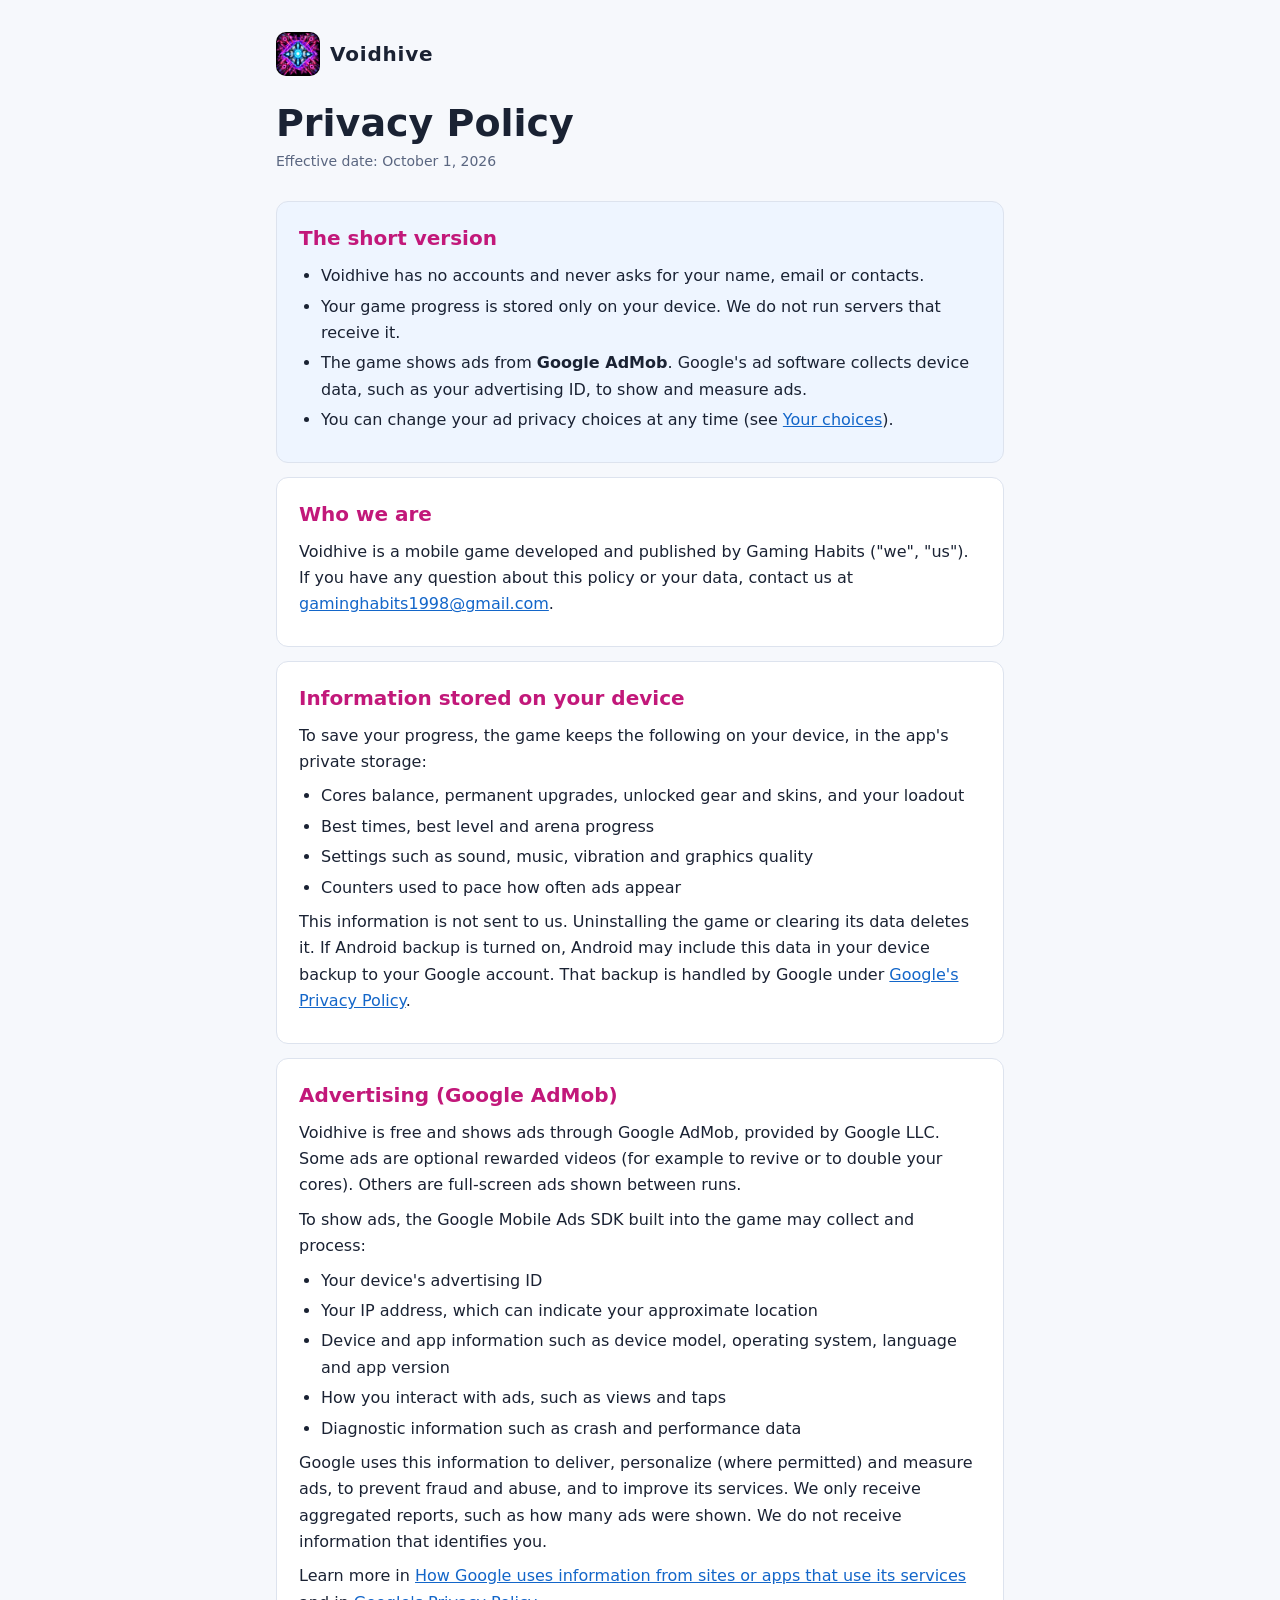
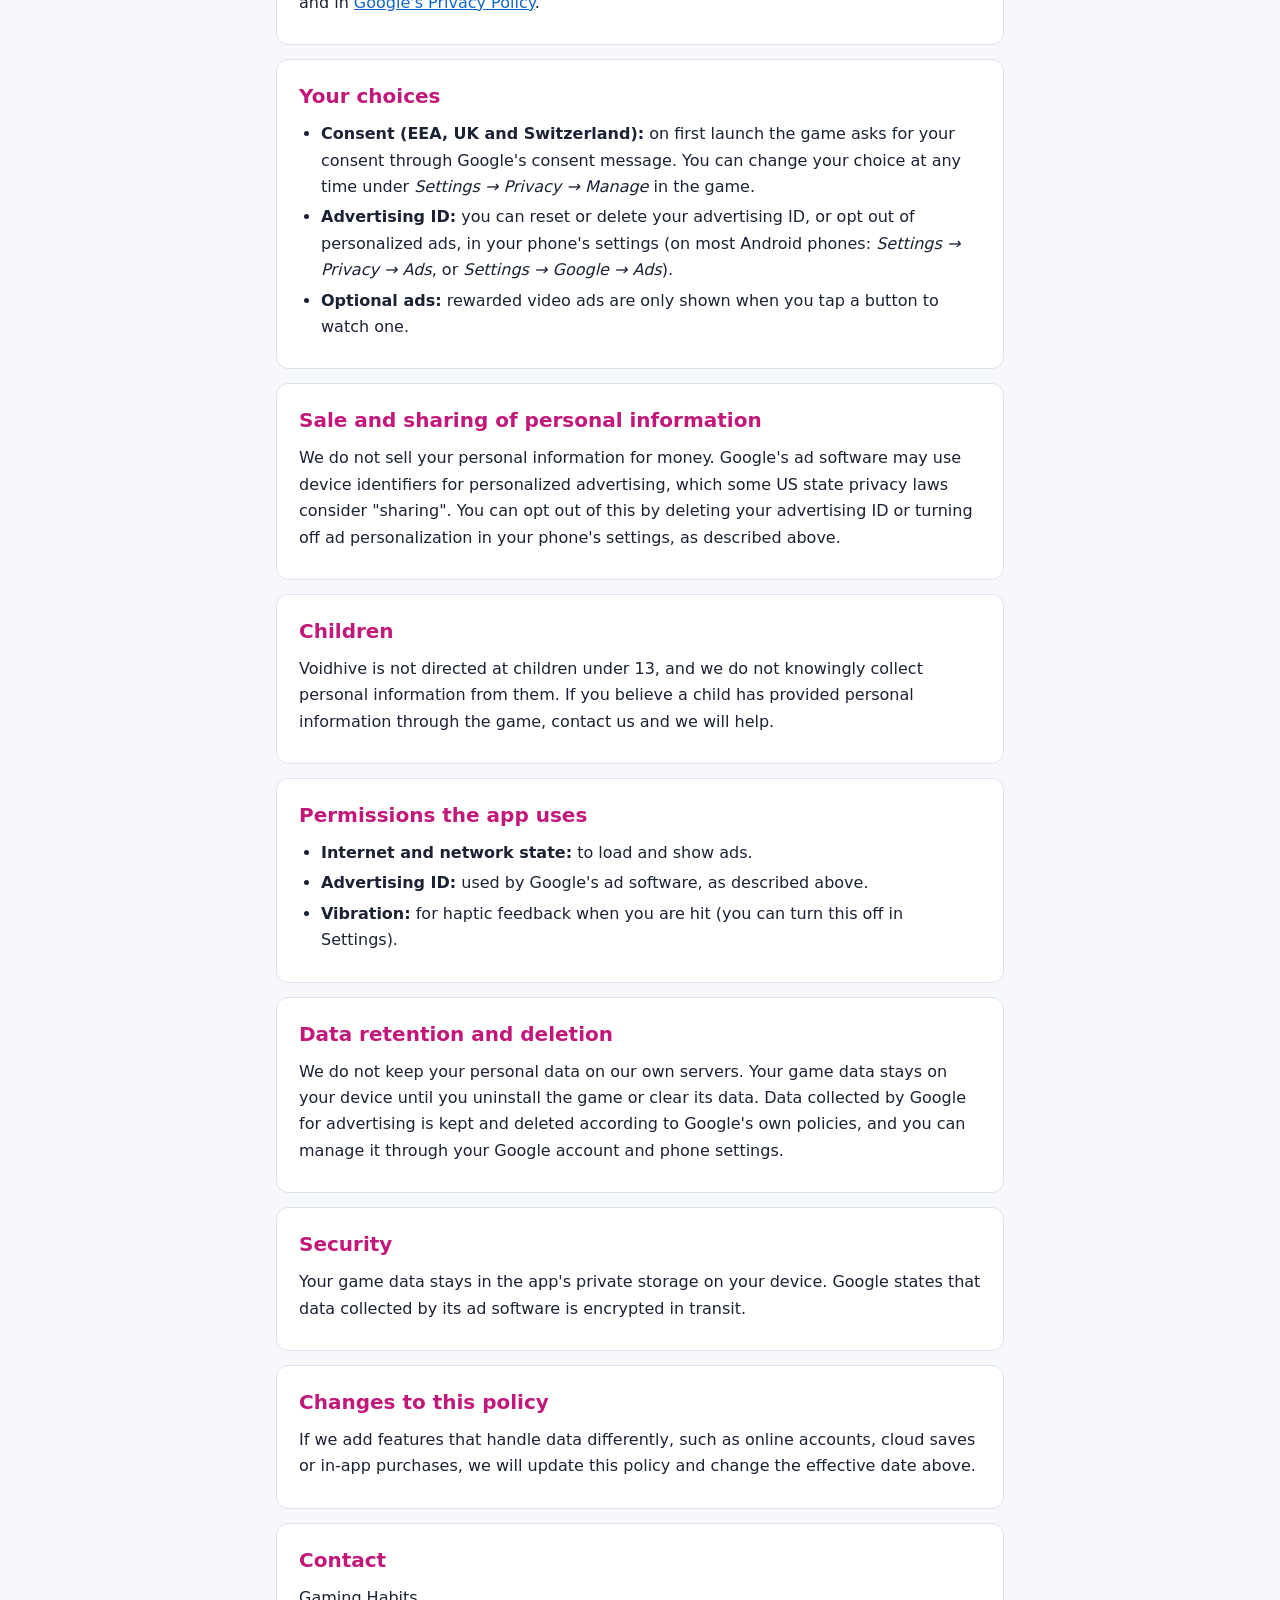
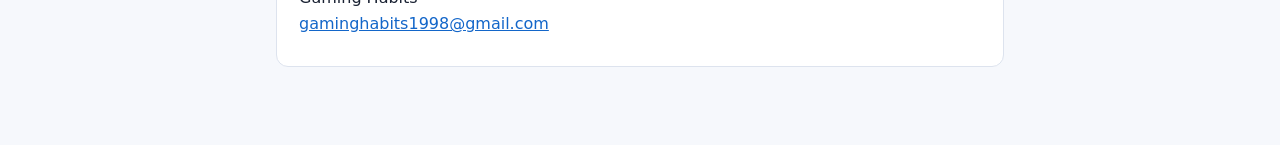
==== privacy.html @ 3c1b7dc8 "Voidhive site: home page and privacy policy Co-Authored-By: Claude Opus 5.5 <noreply@anthropic.com>" ====
<!doctype html>
<html lang="en">
<head>
<meta charset="utf-8">
<meta name="viewport" content="width=device-width, initial-scale=1">
<title>Voidhive Privacy Policy</title>
<meta name="description" content="Privacy policy for the Voidhive mobile game.">
<link rel="icon" href="icon.png">
<link rel="stylesheet" href="style.css">
</head>
<body>
<main>
<header>
  <a class="brand" href="./"><img src="icon.png" alt="" width="44" height="44"><span>Voidhive</span></a>
  <h1>Privacy Policy</h1>
  <p class="meta">Effective date: October 1, 2026</p>
</header>

<section class="summary">
  <h2>The short version</h2>
  <ul>
    <li>Voidhive has no accounts and never asks for your name, email or contacts.</li>
    <li>Your game progress is stored only on your device. We do not run servers that receive it.</li>
    <li>The game shows ads from <strong>Google AdMob</strong>. Google's ad software collects device data, such as your advertising ID, to show and measure ads.</li>
    <li>You can change your ad privacy choices at any time (see <a href="#choices">Your choices</a>).</li>
  </ul>
</section>

<section>
  <h2>Who we are</h2>
  <p>Voidhive is a mobile game developed and published by Gaming Habits ("we", "us"). If you have any question about this policy or your data, contact us at <a href="mailto:gaminghabits1998@gmail.com">gaminghabits1998@gmail.com</a>.</p>
</section>

<section>
  <h2>Information stored on your device</h2>
  <p>To save your progress, the game keeps the following on your device, in the app's private storage:</p>
  <ul>
    <li>Cores balance, permanent upgrades, unlocked gear and skins, and your loadout</li>
    <li>Best times, best level and arena progress</li>
    <li>Settings such as sound, music, vibration and graphics quality</li>
    <li>Counters used to pace how often ads appear</li>
  </ul>
  <p>This information is not sent to us. Uninstalling the game or clearing its data deletes it. If Android backup is turned on, Android may include this data in your device backup to your Google account. That backup is handled by Google under <a href="https://policies.google.com/privacy">Google's Privacy Policy</a>.</p>
</section>

<section>
  <h2>Advertising (Google AdMob)</h2>
  <p>Voidhive is free and shows ads through Google AdMob, provided by Google LLC. Some ads are optional rewarded videos (for example to revive or to double your cores). Others are full-screen ads shown between runs.</p>
  <p>To show ads, the Google Mobile Ads SDK built into the game may collect and process:</p>
  <ul>
    <li>Your device's advertising ID</li>
    <li>Your IP address, which can indicate your approximate location</li>
    <li>Device and app information such as device model, operating system, language and app version</li>
    <li>How you interact with ads, such as views and taps</li>
    <li>Diagnostic information such as crash and performance data</li>
  </ul>
  <p>Google uses this information to deliver, personalize (where permitted) and measure ads, to prevent fraud and abuse, and to improve its services. We only receive aggregated reports, such as how many ads were shown. We do not receive information that identifies you.</p>
  <p>Learn more in <a href="https://policies.google.com/technologies/partner-sites">How Google uses information from sites or apps that use its services</a> and in <a href="https://policies.google.com/privacy">Google's Privacy Policy</a>.</p>
</section>

<section id="choices">
  <h2>Your choices</h2>
  <ul>
    <li><strong>Consent (EEA, UK and Switzerland):</strong> on first launch the game asks for your consent through Google's consent message. You can change your choice at any time under <em>Settings &rarr; Privacy &rarr; Manage</em> in the game.</li>
    <li><strong>Advertising ID:</strong> you can reset or delete your advertising ID, or opt out of personalized ads, in your phone's settings (on most Android phones: <em>Settings &rarr; Privacy &rarr; Ads</em>, or <em>Settings &rarr; Google &rarr; Ads</em>).</li>
    <li><strong>Optional ads:</strong> rewarded video ads are only shown when you tap a button to watch one.</li>
  </ul>
</section>

<section>
  <h2>Sale and sharing of personal information</h2>
  <p>We do not sell your personal information for money. Google's ad software may use device identifiers for personalized advertising, which some US state privacy laws consider "sharing". You can opt out of this by deleting your advertising ID or turning off ad personalization in your phone's settings, as described above.</p>
</section>

<section>
  <h2>Children</h2>
  <p>Voidhive is not directed at children under 13, and we do not knowingly collect personal information from them. If you believe a child has provided personal information through the game, contact us and we will help.</p>
</section>

<section>
  <h2>Permissions the app uses</h2>
  <ul>
    <li><strong>Internet and network state:</strong> to load and show ads.</li>
    <li><strong>Advertising ID:</strong> used by Google's ad software, as described above.</li>
    <li><strong>Vibration:</strong> for haptic feedback when you are hit (you can turn this off in Settings).</li>
  </ul>
</section>

<section>
  <h2>Data retention and deletion</h2>
  <p>We do not keep your personal data on our own servers. Your game data stays on your device until you uninstall the game or clear its data. Data collected by Google for advertising is kept and deleted according to Google's own policies, and you can manage it through your Google account and phone settings.</p>
</section>

<section>
  <h2>Security</h2>
  <p>Your game data stays in the app's private storage on your device. Google states that data collected by its ad software is encrypted in transit.</p>
</section>

<section>
  <h2>Changes to this policy</h2>
  <p>If we add features that handle data differently, such as online accounts, cloud saves or in-app purchases, we will update this policy and change the effective date above.</p>
</section>

<section>
  <h2>Contact</h2>
  <p>Gaming Habits<br><a href="mailto:gaminghabits1998@gmail.com">gaminghabits1998@gmail.com</a></p>
</section>
</main>
</body>
</html>
---- style.css ----
:root{--bg:#f6f8fc;--card:#ffffff;--text:#1a2233;--muted:#5a6680;--line:#dde3ee;--accent:#c2187a;--link:#1366c9;--sum:#eef5ff}
@media (prefers-color-scheme:dark){:root{--bg:#060a1c;--card:#0c1430;--text:#e6eefc;--muted:#93a3c4;--line:#1f2c52;--accent:#ff4fa3;--link:#5ec8ff;--sum:#0f1d42}}
*{box-sizing:border-box}
body{margin:0;background:var(--bg);color:var(--text);font:16px/1.65 system-ui,-apple-system,'Segoe UI',Roboto,sans-serif}
main{max-width:760px;margin:0 auto;padding:32px 16px 64px}
header{margin-bottom:28px}
.brand{display:inline-flex;align-items:center;gap:10px;color:var(--text);text-decoration:none;font-weight:800;font-size:20px;letter-spacing:.04em}
.brand img{border-radius:10px}
h1{margin:18px 0 4px;font-size:clamp(28px,6vw,38px);line-height:1.15}
h2{margin:0 0 8px;font-size:20px;color:var(--accent)}
.meta{margin:0;color:var(--muted);font-size:14px}
section{background:var(--card);border:1px solid var(--line);border-radius:12px;padding:20px 22px;margin:0 0 14px}
section.summary{background:var(--sum)}
ul{margin:8px 0;padding-left:22px}
li{margin:4px 0}
p{margin:8px 0}
a{color:var(--link)}
.links{display:flex;flex-wrap:wrap;gap:10px;margin-top:18px}
.links a{display:inline-block;padding:10px 16px;border:1px solid var(--line);border-radius:10px;background:var(--card);text-decoration:none;font-weight:600}
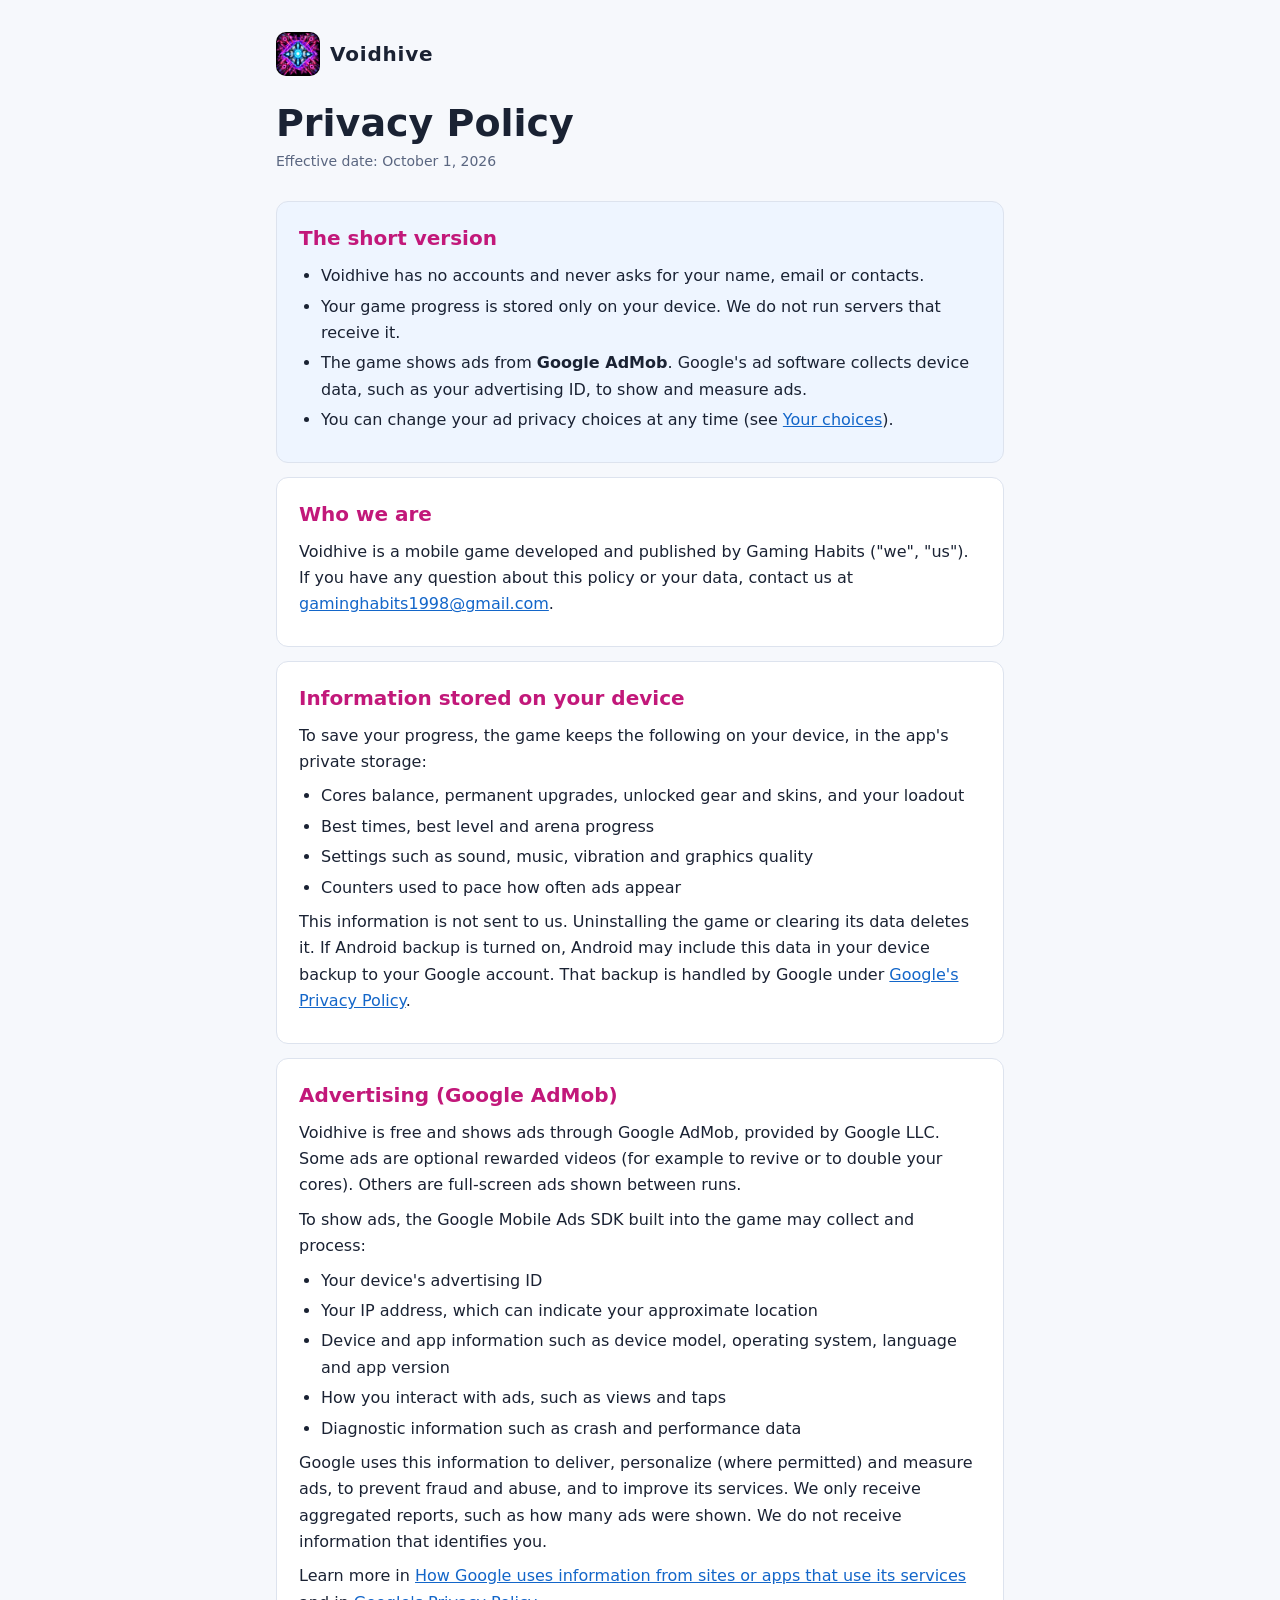
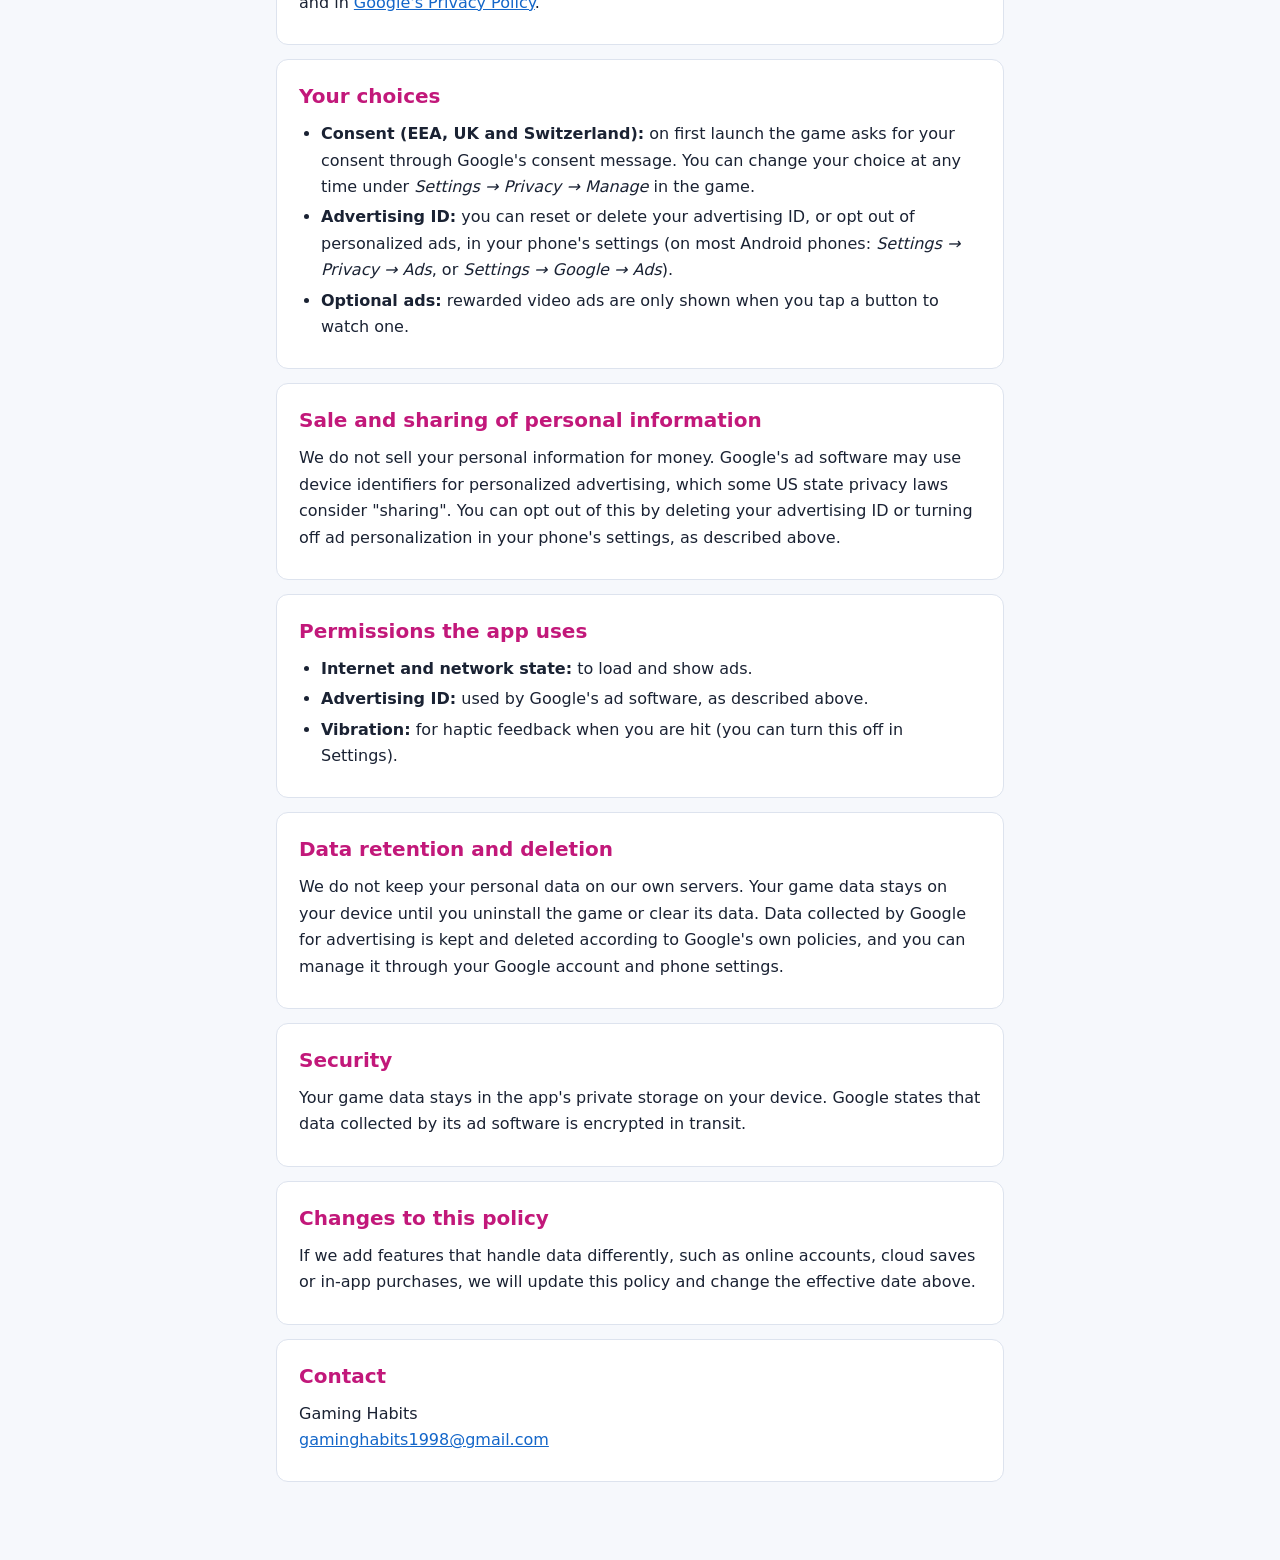
==== commit b902eab9: "Privacy policy: remove children section Co-Authored-By: Claude Opus 5.5 <noreply@anthropic.com>" ====
--- a/privacy.html
+++ b/privacy.html
@@ -73,11 +73,6 @@
 </section>
 
 <section>
-  <h2>Children</h2>
-  <p>Voidhive is not directed at children under 13, and we do not knowingly collect personal information from them. If you believe a child has provided personal information through the game, contact us and we will help.</p>
-</section>
-
-<section>
   <h2>Permissions the app uses</h2>
   <ul>
     <li><strong>Internet and network state:</strong> to load and show ads.</li>
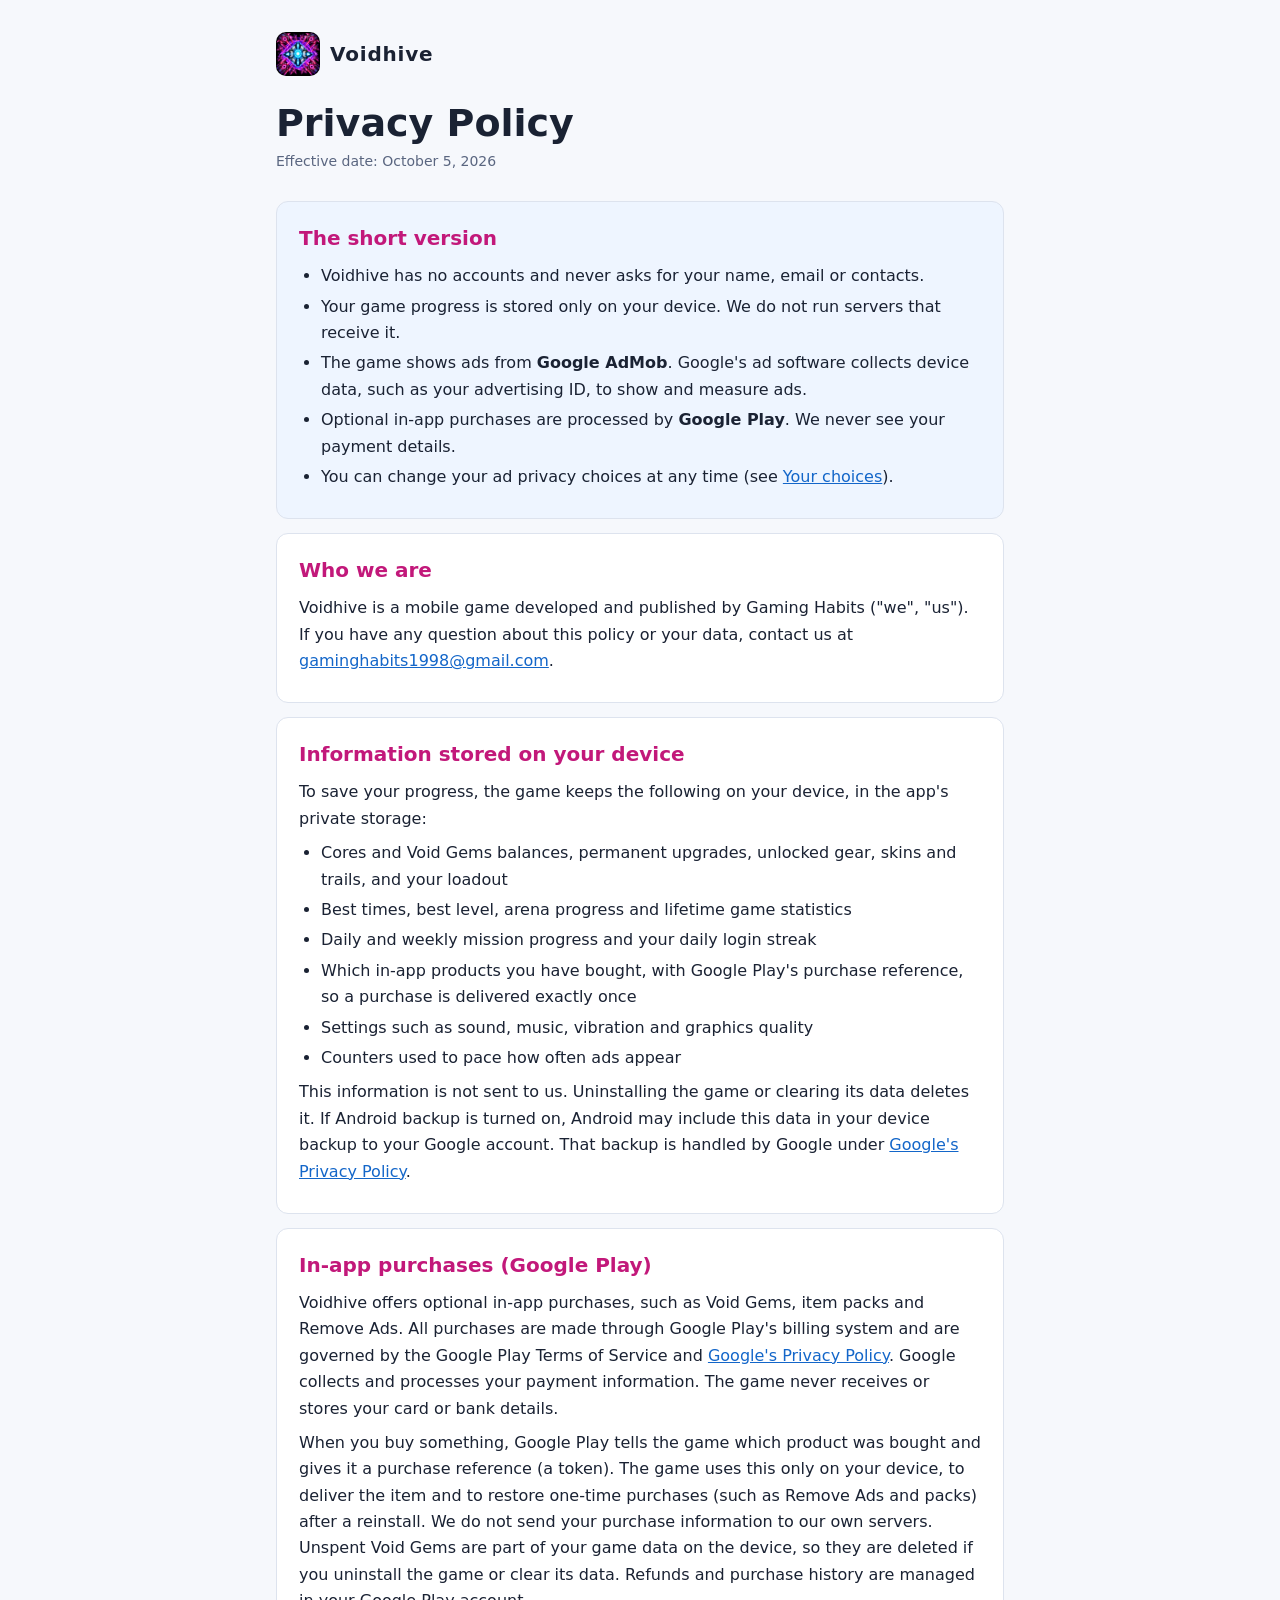
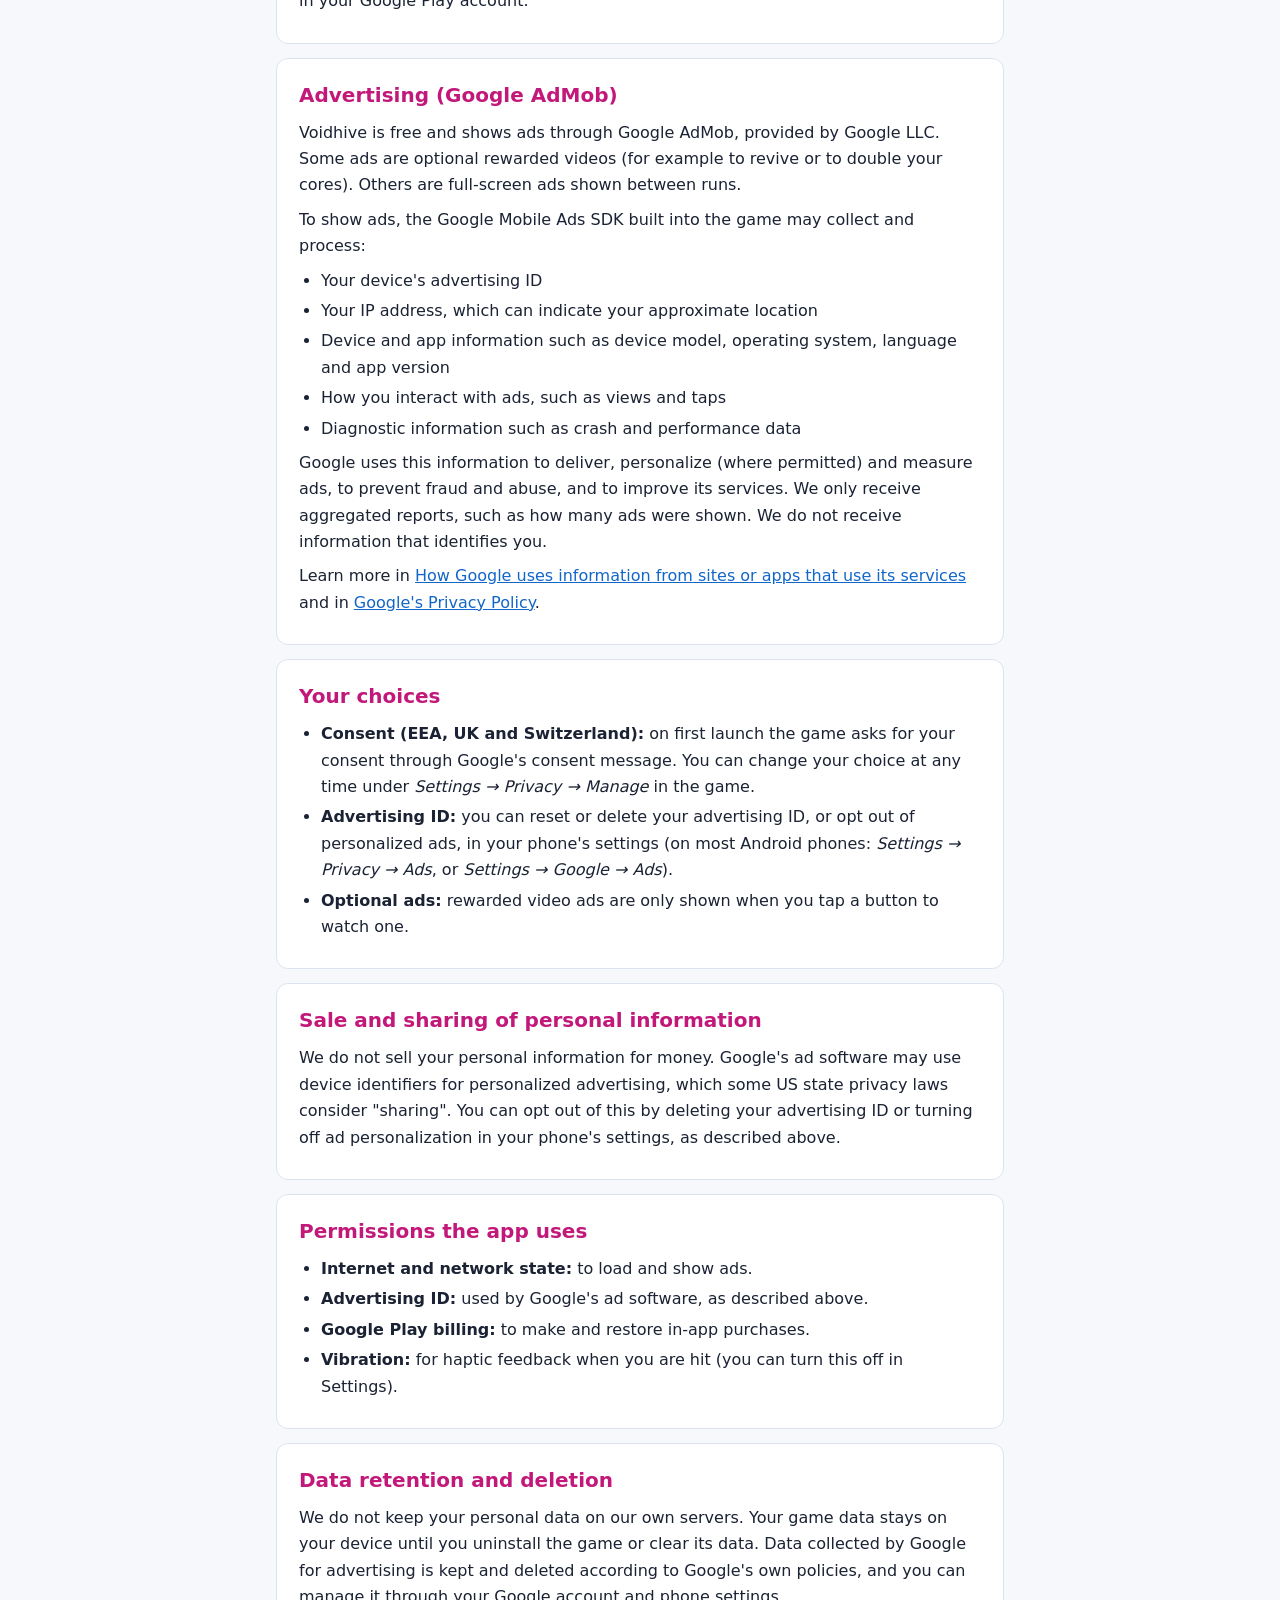
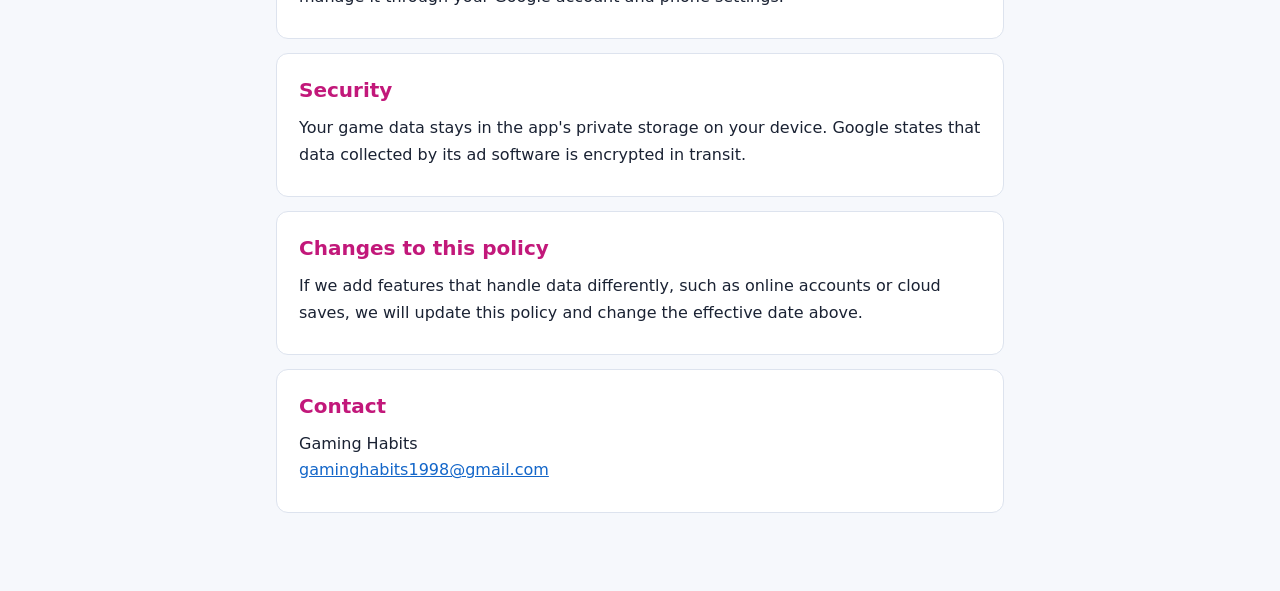
==== commit 6e792030: "Privacy policy: in-app purchases through Google Play, missions and gems stored on the device Co-Auth" ====
--- a/privacy.html
+++ b/privacy.html
@@ -13,7 +13,7 @@
 <header>
   <a class="brand" href="./"><img src="icon.png" alt="" width="44" height="44"><span>Voidhive</span></a>
   <h1>Privacy Policy</h1>
-  <p class="meta">Effective date: October 1, 2026</p>
+  <p class="meta">Effective date: October 5, 2026</p>
 </header>
 
 <section class="summary">
@@ -22,6 +22,7 @@
     <li>Voidhive has no accounts and never asks for your name, email or contacts.</li>
     <li>Your game progress is stored only on your device. We do not run servers that receive it.</li>
     <li>The game shows ads from <strong>Google AdMob</strong>. Google's ad software collects device data, such as your advertising ID, to show and measure ads.</li>
+    <li>Optional in-app purchases are processed by <strong>Google Play</strong>. We never see your payment details.</li>
     <li>You can change your ad privacy choices at any time (see <a href="#choices">Your choices</a>).</li>
   </ul>
 </section>
@@ -35,12 +36,20 @@
   <h2>Information stored on your device</h2>
   <p>To save your progress, the game keeps the following on your device, in the app's private storage:</p>
   <ul>
-    <li>Cores balance, permanent upgrades, unlocked gear and skins, and your loadout</li>
-    <li>Best times, best level and arena progress</li>
+    <li>Cores and Void Gems balances, permanent upgrades, unlocked gear, skins and trails, and your loadout</li>
+    <li>Best times, best level, arena progress and lifetime game statistics</li>
+    <li>Daily and weekly mission progress and your daily login streak</li>
+    <li>Which in-app products you have bought, with Google Play's purchase reference, so a purchase is delivered exactly once</li>
     <li>Settings such as sound, music, vibration and graphics quality</li>
     <li>Counters used to pace how often ads appear</li>
   </ul>
   <p>This information is not sent to us. Uninstalling the game or clearing its data deletes it. If Android backup is turned on, Android may include this data in your device backup to your Google account. That backup is handled by Google under <a href="https://policies.google.com/privacy">Google's Privacy Policy</a>.</p>
+</section>
+
+<section>
+  <h2>In-app purchases (Google Play)</h2>
+  <p>Voidhive offers optional in-app purchases, such as Void Gems, item packs and Remove Ads. All purchases are made through Google Play's billing system and are governed by the Google Play Terms of Service and <a href="https://policies.google.com/privacy">Google's Privacy Policy</a>. Google collects and processes your payment information. The game never receives or stores your card or bank details.</p>
+  <p>When you buy something, Google Play tells the game which product was bought and gives it a purchase reference (a token). The game uses this only on your device, to deliver the item and to restore one-time purchases (such as Remove Ads and packs) after a reinstall. We do not send your purchase information to our own servers. Unspent Void Gems are part of your game data on the device, so they are deleted if you uninstall the game or clear its data. Refunds and purchase history are managed in your Google Play account.</p>
 </section>
 
 <section>
@@ -77,6 +86,7 @@
   <ul>
     <li><strong>Internet and network state:</strong> to load and show ads.</li>
     <li><strong>Advertising ID:</strong> used by Google's ad software, as described above.</li>
+    <li><strong>Google Play billing:</strong> to make and restore in-app purchases.</li>
     <li><strong>Vibration:</strong> for haptic feedback when you are hit (you can turn this off in Settings).</li>
   </ul>
 </section>
@@ -93,7 +103,7 @@
 
 <section>
   <h2>Changes to this policy</h2>
-  <p>If we add features that handle data differently, such as online accounts, cloud saves or in-app purchases, we will update this policy and change the effective date above.</p>
+  <p>If we add features that handle data differently, such as online accounts or cloud saves, we will update this policy and change the effective date above.</p>
 </section>
 
 <section>
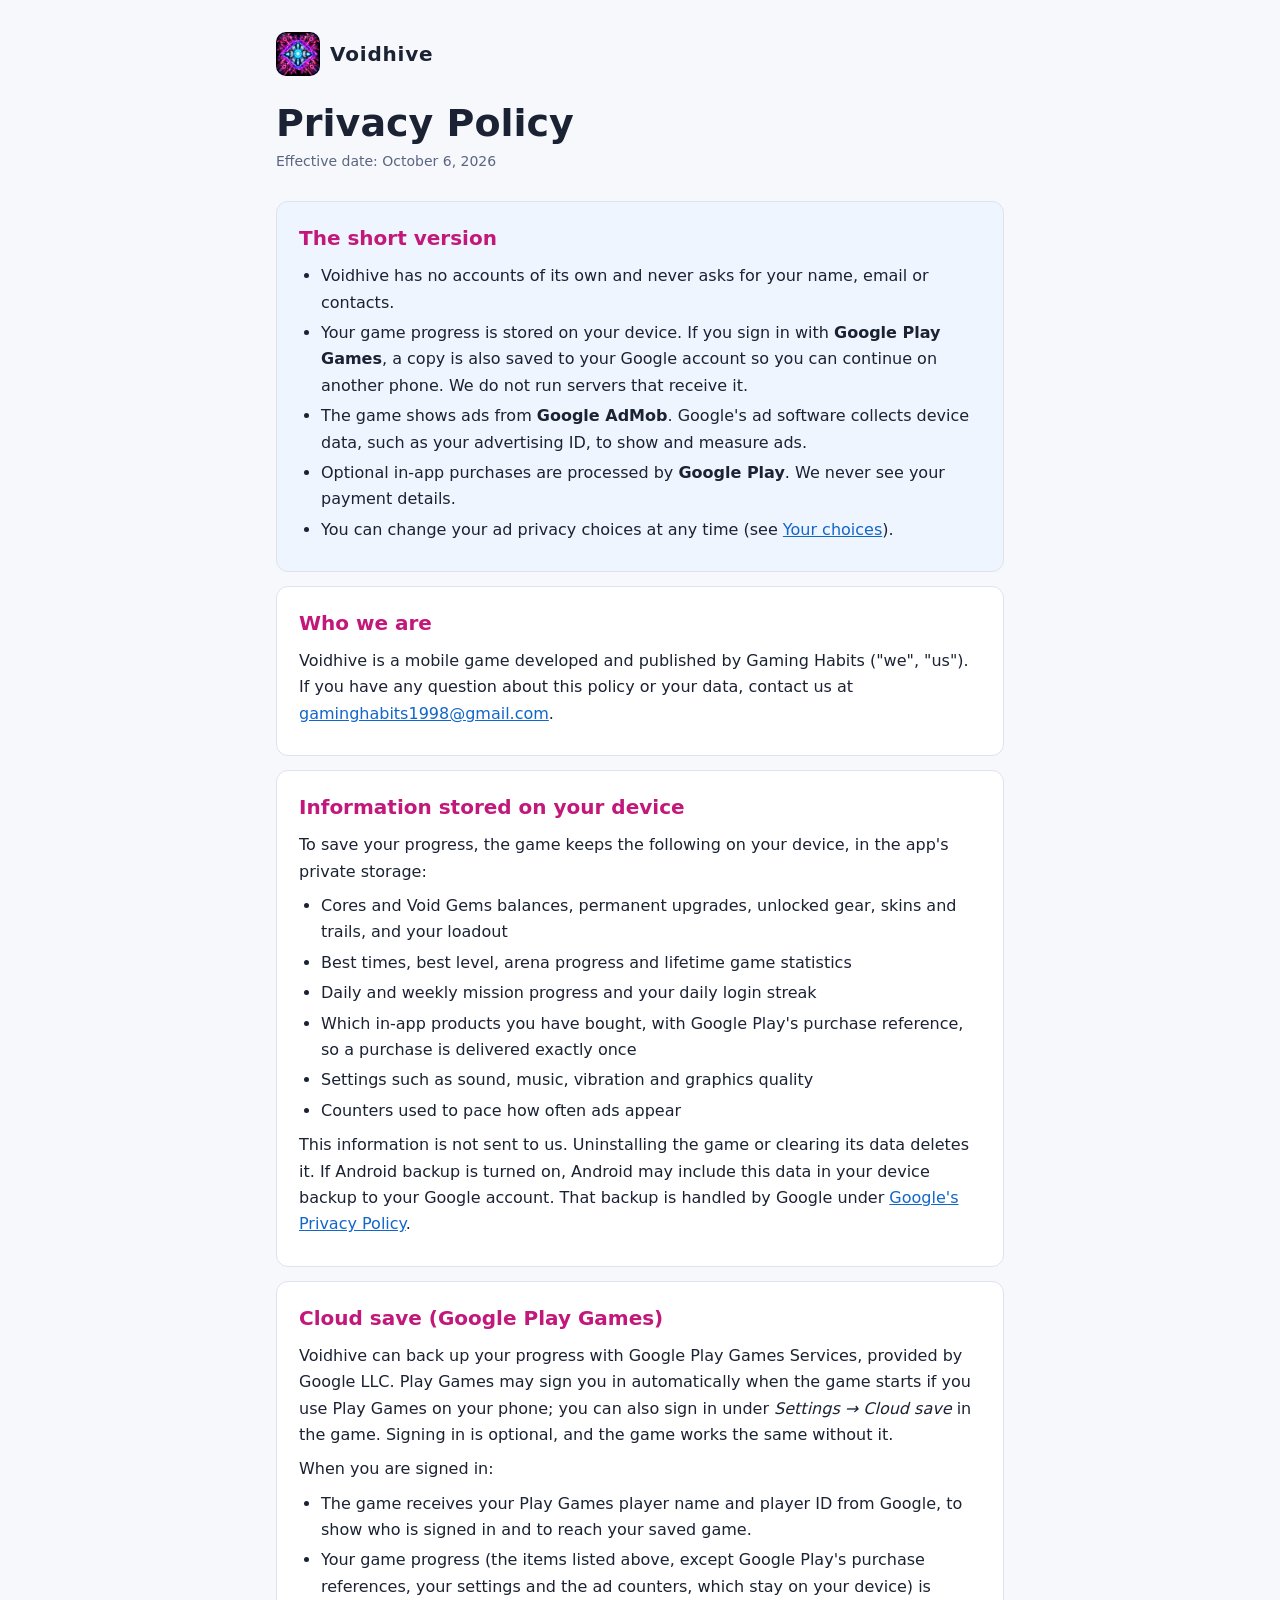
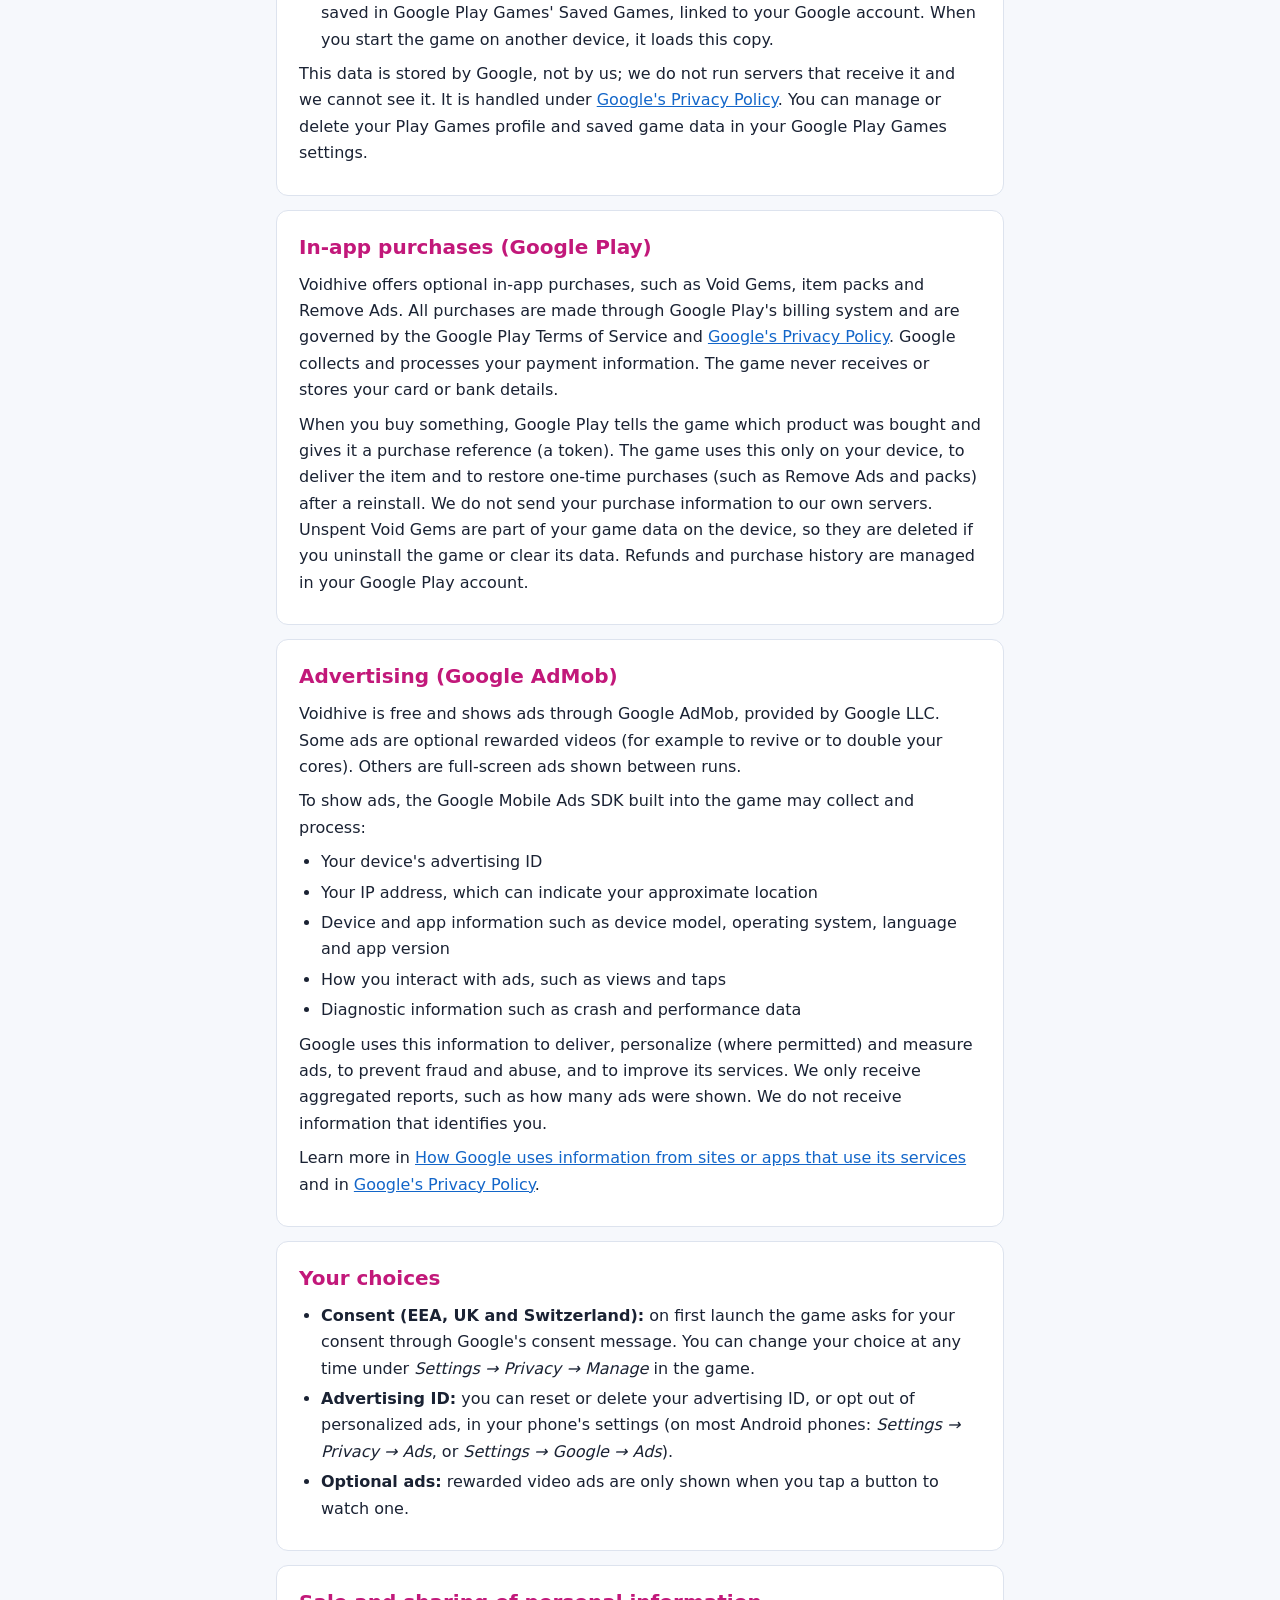
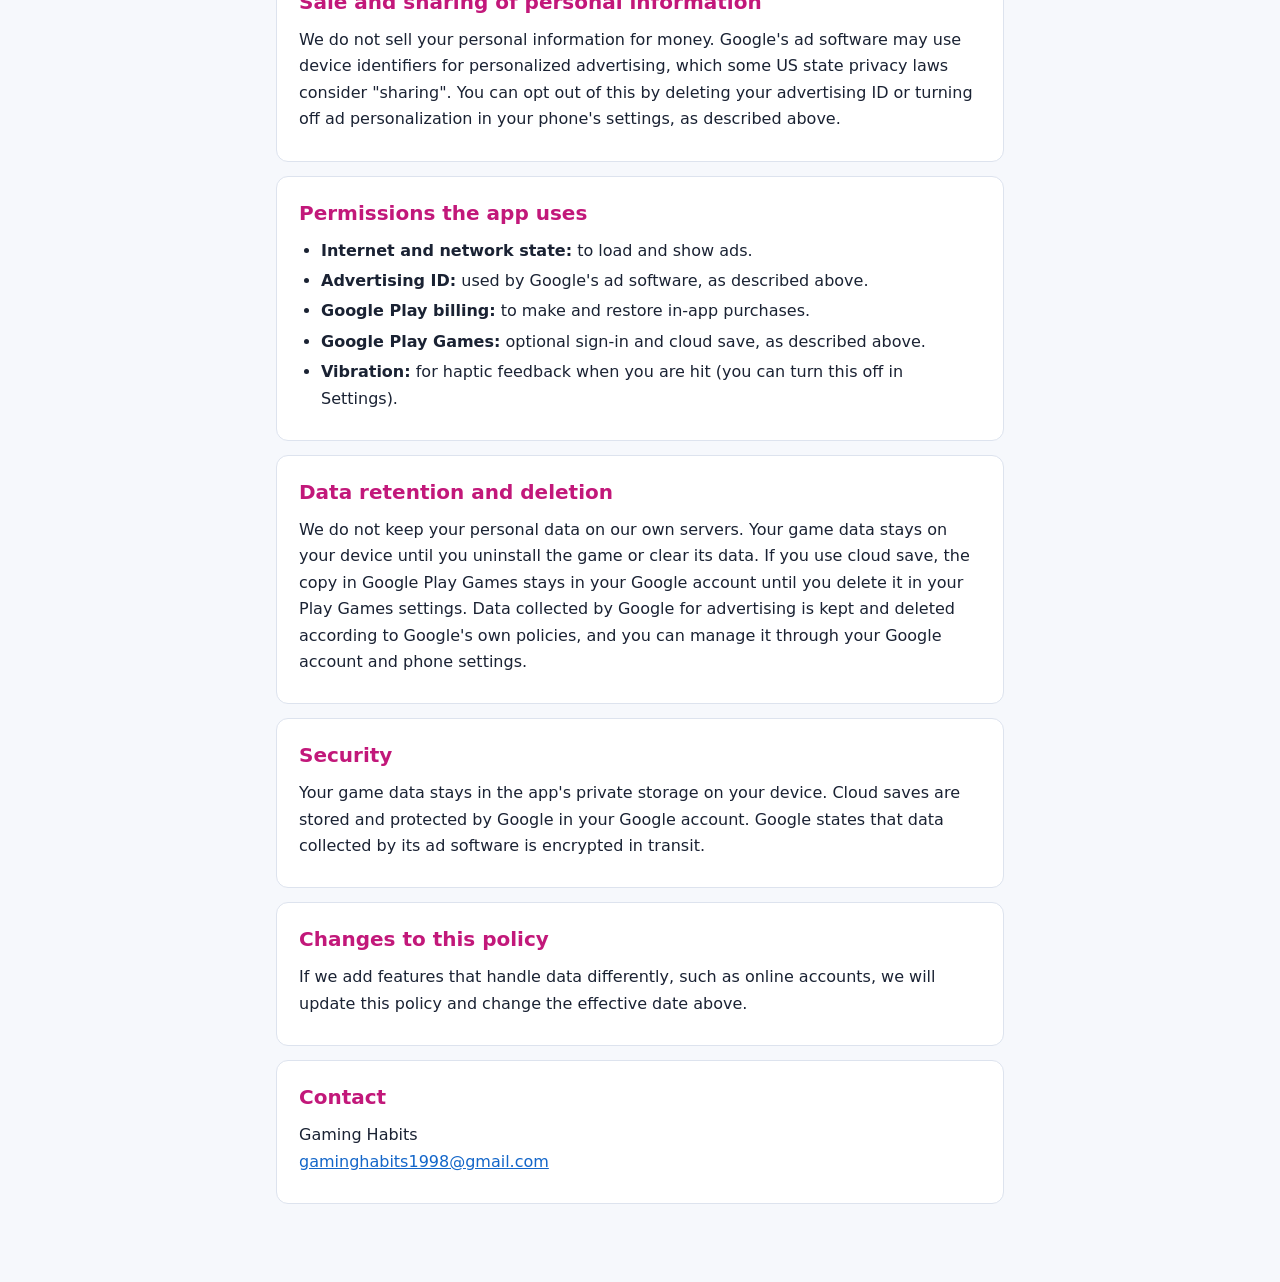
==== commit 035f970c: "Privacy policy: optional cloud save with Google Play Games Co-Authored-By: Claude Opus 5.5 <noreply@" ====
--- a/privacy.html
+++ b/privacy.html
@@ -13,14 +13,14 @@
 <header>
   <a class="brand" href="./"><img src="icon.png" alt="" width="44" height="44"><span>Voidhive</span></a>
   <h1>Privacy Policy</h1>
-  <p class="meta">Effective date: October 5, 2026</p>
+  <p class="meta">Effective date: October 6, 2026</p>
 </header>
 
 <section class="summary">
   <h2>The short version</h2>
   <ul>
-    <li>Voidhive has no accounts and never asks for your name, email or contacts.</li>
-    <li>Your game progress is stored only on your device. We do not run servers that receive it.</li>
+    <li>Voidhive has no accounts of its own and never asks for your name, email or contacts.</li>
+    <li>Your game progress is stored on your device. If you sign in with <strong>Google Play Games</strong>, a copy is also saved to your Google account so you can continue on another phone. We do not run servers that receive it.</li>
     <li>The game shows ads from <strong>Google AdMob</strong>. Google's ad software collects device data, such as your advertising ID, to show and measure ads.</li>
     <li>Optional in-app purchases are processed by <strong>Google Play</strong>. We never see your payment details.</li>
     <li>You can change your ad privacy choices at any time (see <a href="#choices">Your choices</a>).</li>
@@ -44,6 +44,17 @@
     <li>Counters used to pace how often ads appear</li>
   </ul>
   <p>This information is not sent to us. Uninstalling the game or clearing its data deletes it. If Android backup is turned on, Android may include this data in your device backup to your Google account. That backup is handled by Google under <a href="https://policies.google.com/privacy">Google's Privacy Policy</a>.</p>
+</section>
+
+<section>
+  <h2>Cloud save (Google Play Games)</h2>
+  <p>Voidhive can back up your progress with Google Play Games Services, provided by Google LLC. Play Games may sign you in automatically when the game starts if you use Play Games on your phone; you can also sign in under <em>Settings &rarr; Cloud save</em> in the game. Signing in is optional, and the game works the same without it.</p>
+  <p>When you are signed in:</p>
+  <ul>
+    <li>The game receives your Play Games player name and player ID from Google, to show who is signed in and to reach your saved game.</li>
+    <li>Your game progress (the items listed above, except Google Play's purchase references, your settings and the ad counters, which stay on your device) is saved in Google Play Games' Saved Games, linked to your Google account. When you start the game on another device, it loads this copy.</li>
+  </ul>
+  <p>This data is stored by Google, not by us; we do not run servers that receive it and we cannot see it. It is handled under <a href="https://policies.google.com/privacy">Google's Privacy Policy</a>. You can manage or delete your Play Games profile and saved game data in your Google Play Games settings.</p>
 </section>
 
 <section>
@@ -87,23 +98,24 @@
     <li><strong>Internet and network state:</strong> to load and show ads.</li>
     <li><strong>Advertising ID:</strong> used by Google's ad software, as described above.</li>
     <li><strong>Google Play billing:</strong> to make and restore in-app purchases.</li>
+    <li><strong>Google Play Games:</strong> optional sign-in and cloud save, as described above.</li>
     <li><strong>Vibration:</strong> for haptic feedback when you are hit (you can turn this off in Settings).</li>
   </ul>
 </section>
 
 <section>
   <h2>Data retention and deletion</h2>
-  <p>We do not keep your personal data on our own servers. Your game data stays on your device until you uninstall the game or clear its data. Data collected by Google for advertising is kept and deleted according to Google's own policies, and you can manage it through your Google account and phone settings.</p>
+  <p>We do not keep your personal data on our own servers. Your game data stays on your device until you uninstall the game or clear its data. If you use cloud save, the copy in Google Play Games stays in your Google account until you delete it in your Play Games settings. Data collected by Google for advertising is kept and deleted according to Google's own policies, and you can manage it through your Google account and phone settings.</p>
 </section>
 
 <section>
   <h2>Security</h2>
-  <p>Your game data stays in the app's private storage on your device. Google states that data collected by its ad software is encrypted in transit.</p>
+  <p>Your game data stays in the app's private storage on your device. Cloud saves are stored and protected by Google in your Google account. Google states that data collected by its ad software is encrypted in transit.</p>
 </section>
 
 <section>
   <h2>Changes to this policy</h2>
-  <p>If we add features that handle data differently, such as online accounts or cloud saves, we will update this policy and change the effective date above.</p>
+  <p>If we add features that handle data differently, such as online accounts, we will update this policy and change the effective date above.</p>
 </section>
 
 <section>
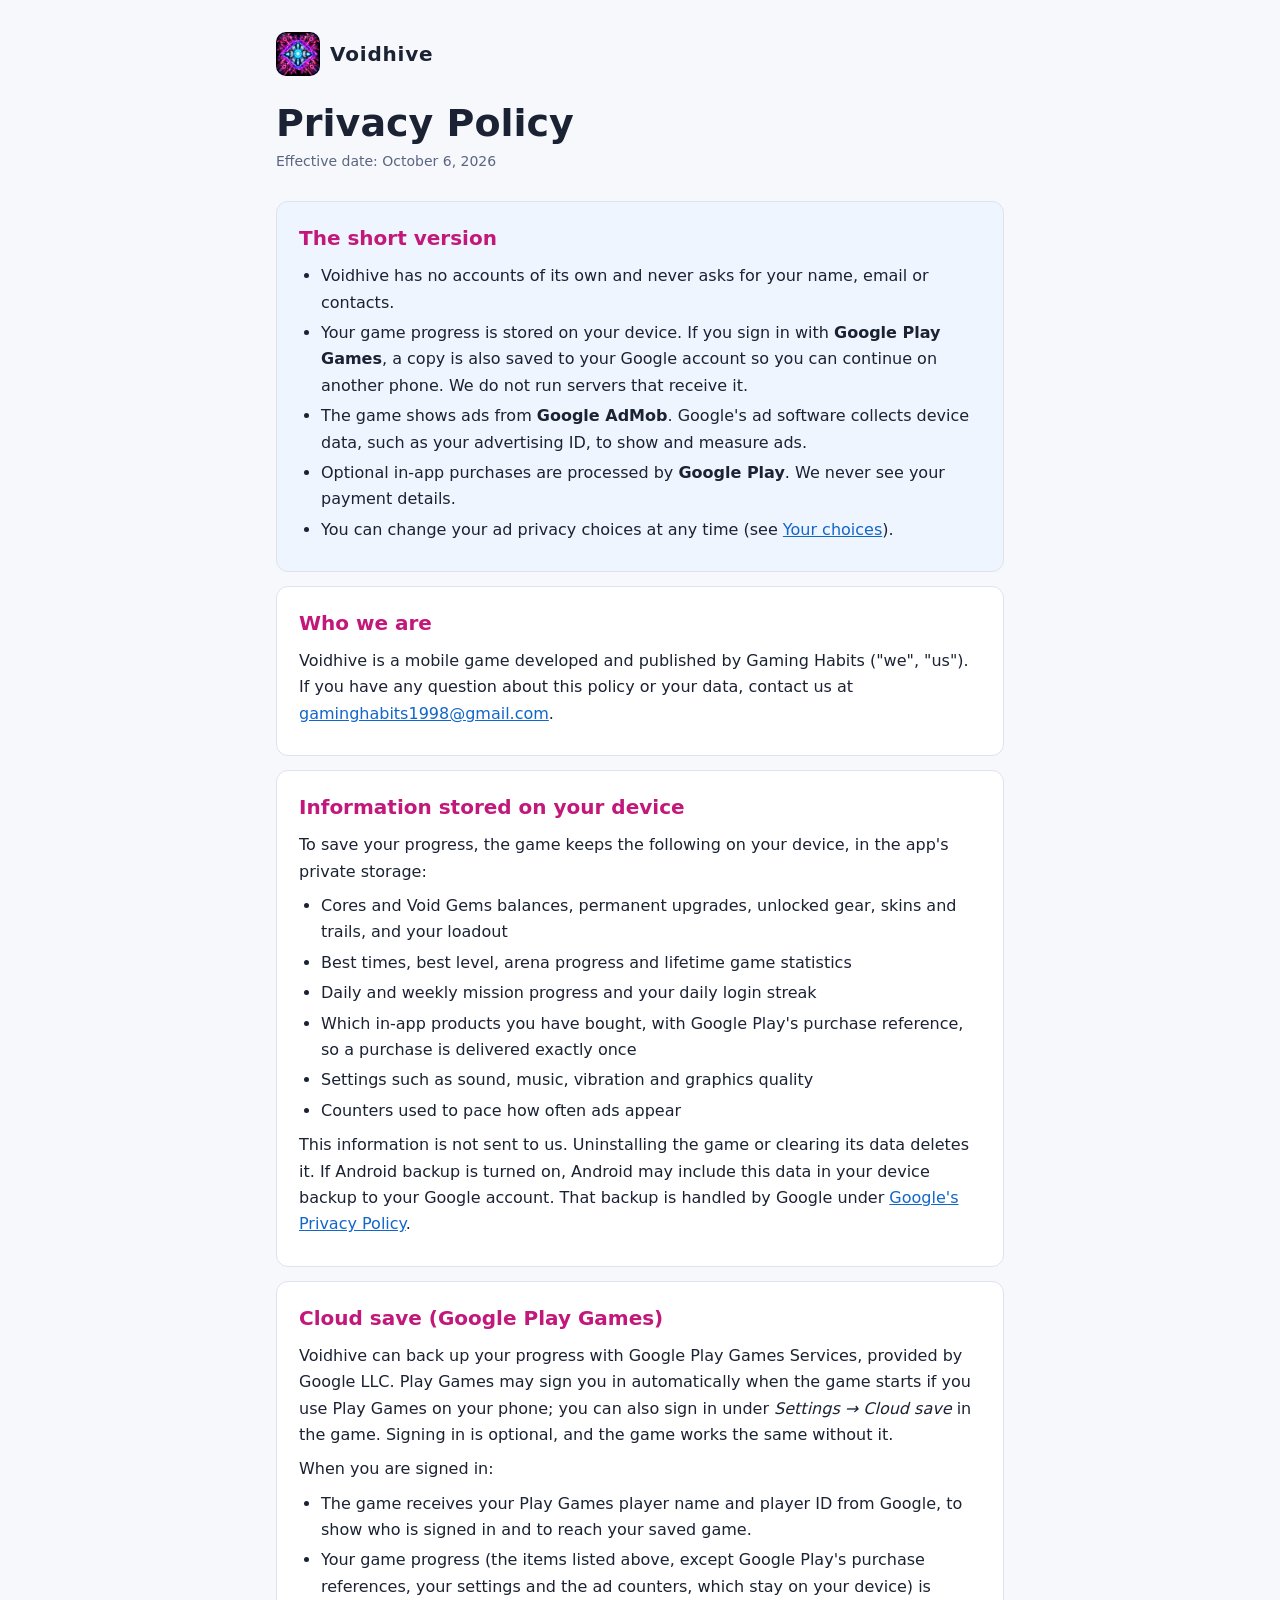
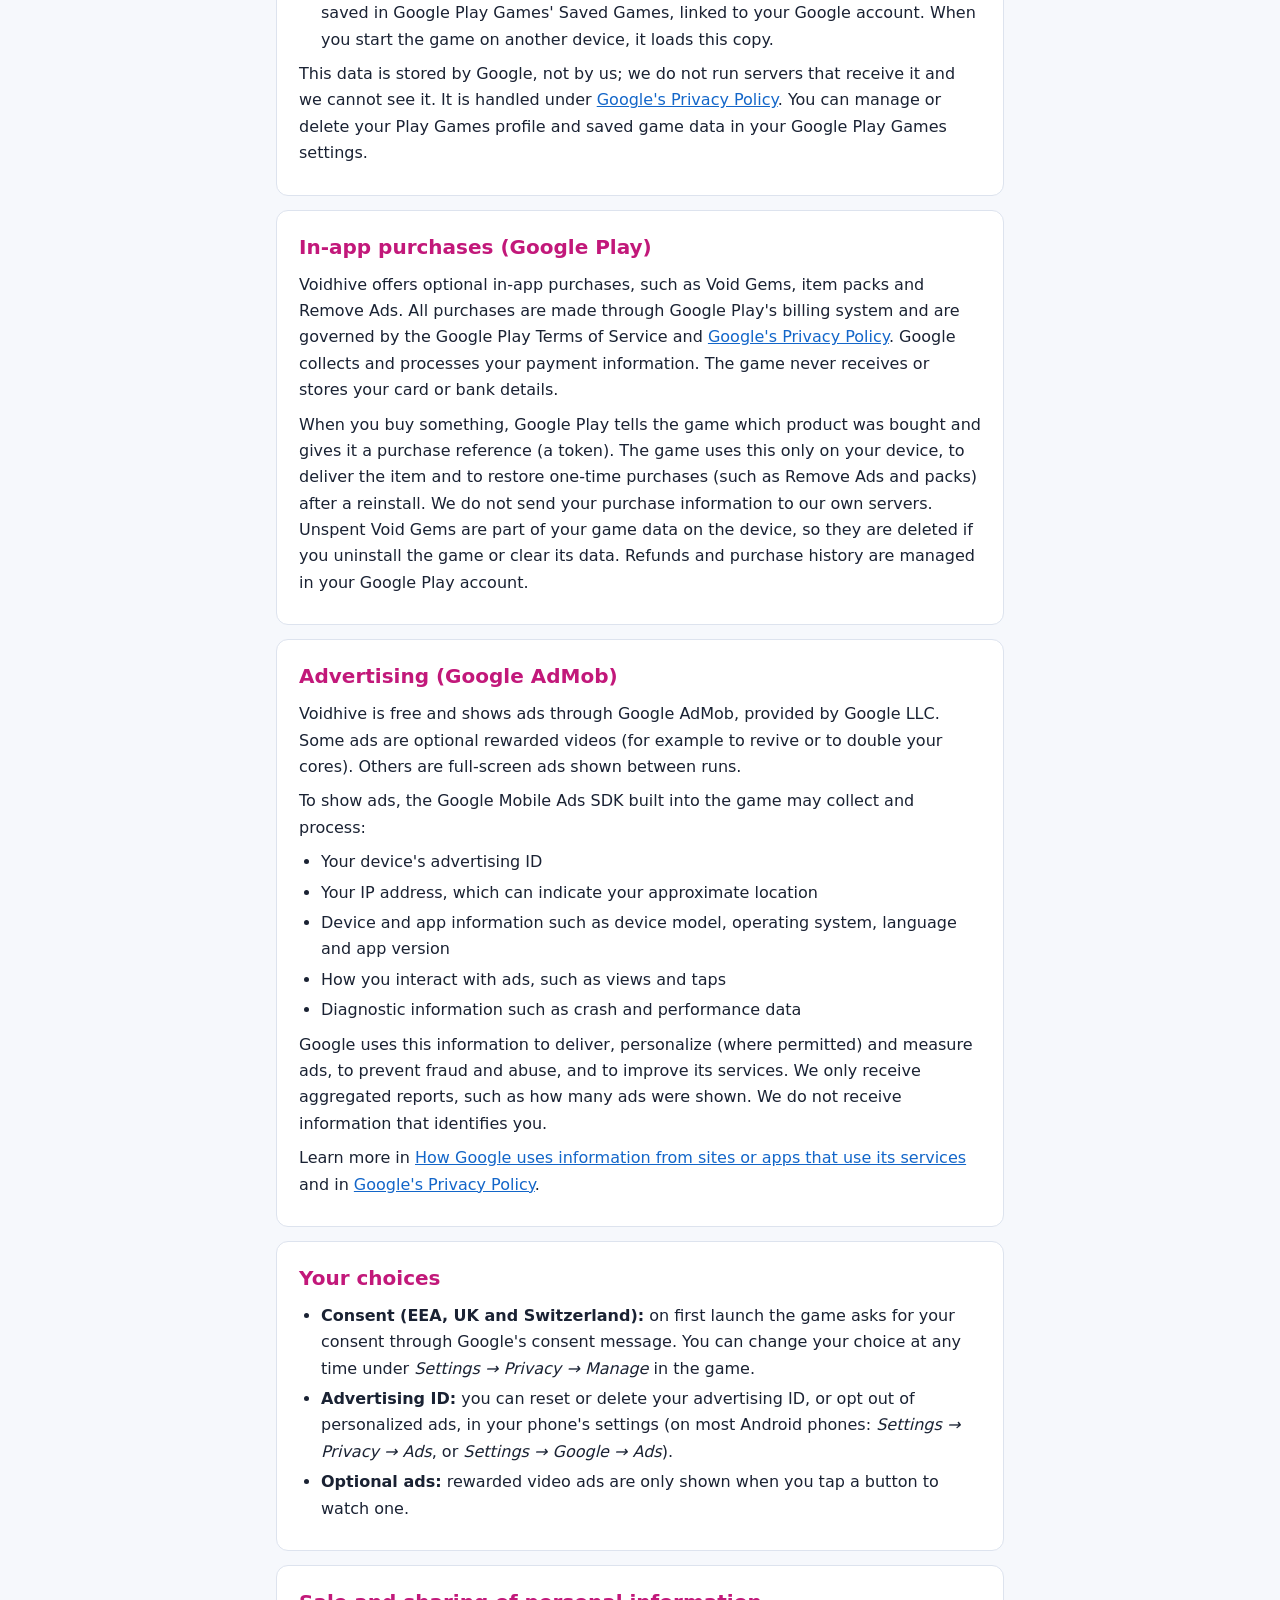
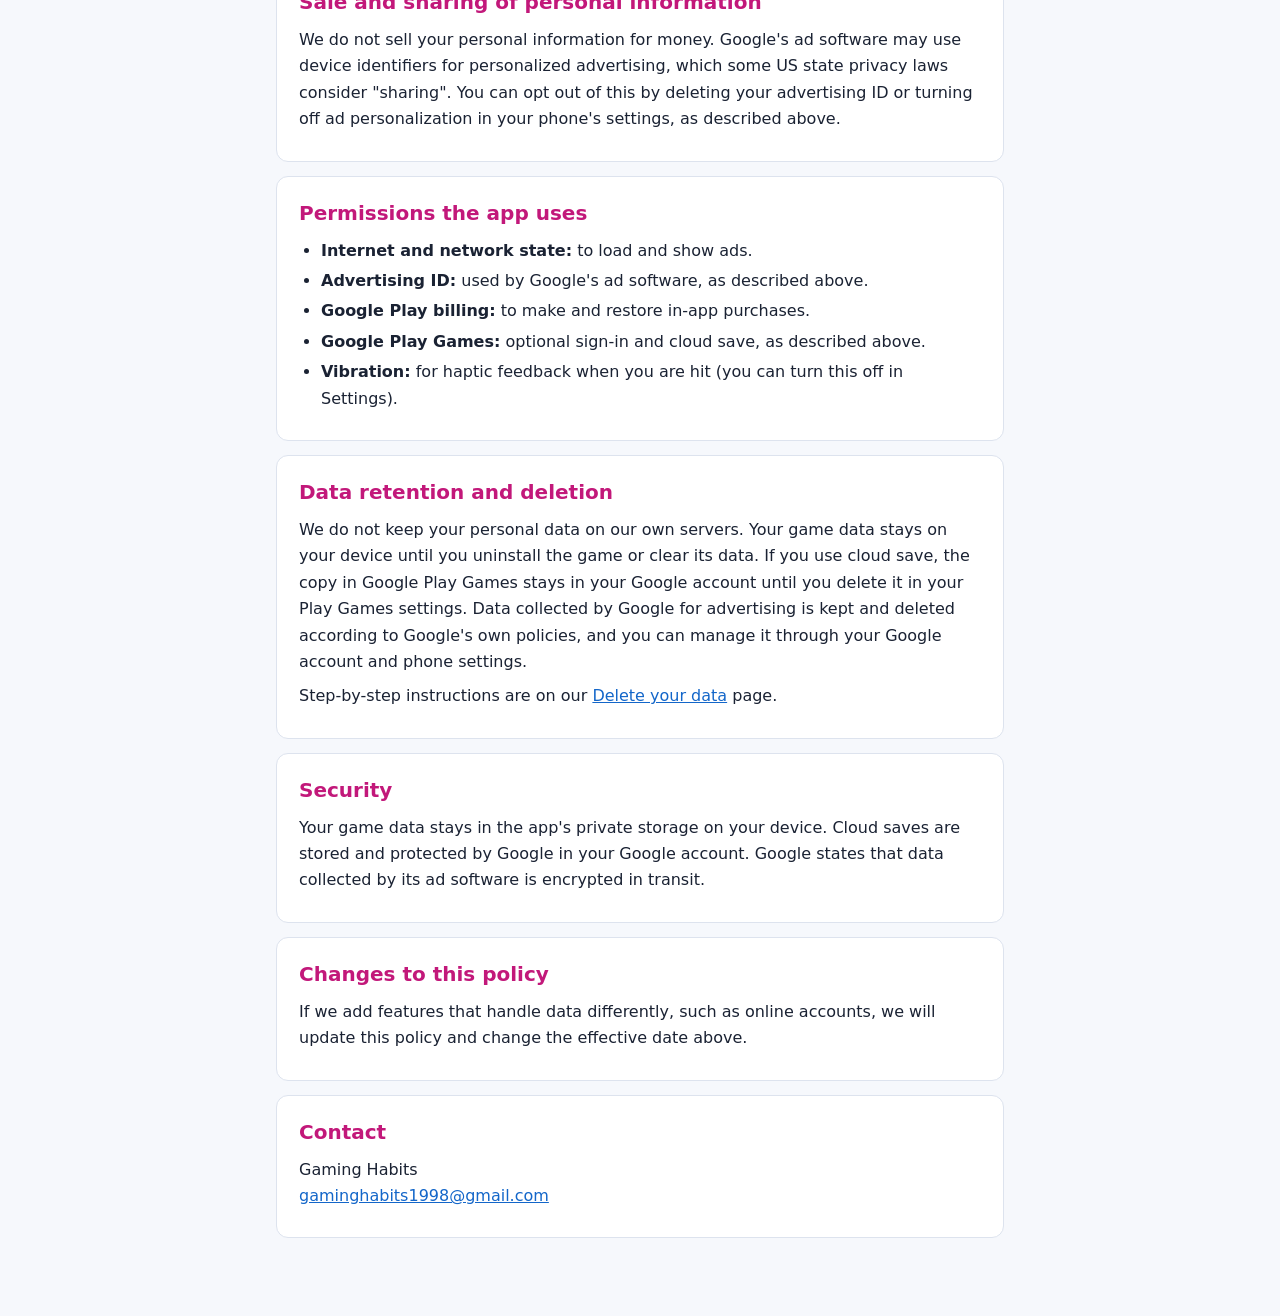
==== commit 74d3183b: "Add data deletion page (Play Data safety), link it from privacy policy and home Co-Authored-By: Clau" ====
--- a/privacy.html
+++ b/privacy.html
@@ -106,6 +106,7 @@
 <section>
   <h2>Data retention and deletion</h2>
   <p>We do not keep your personal data on our own servers. Your game data stays on your device until you uninstall the game or clear its data. If you use cloud save, the copy in Google Play Games stays in your Google account until you delete it in your Play Games settings. Data collected by Google for advertising is kept and deleted according to Google's own policies, and you can manage it through your Google account and phone settings.</p>
+  <p>Step-by-step instructions are on our <a href="delete-data.html">Delete your data</a> page.</p>
 </section>
 
 <section>
--- a/style.css
+++ b/style.css
@@ -11,7 +11,7 @@
 .meta{margin:0;color:var(--muted);font-size:14px}
 section{background:var(--card);border:1px solid var(--line);border-radius:12px;padding:20px 22px;margin:0 0 14px}
 section.summary{background:var(--sum)}
-ul{margin:8px 0;padding-left:22px}
+ul,ol{margin:8px 0;padding-left:22px}
 li{margin:4px 0}
 p{margin:8px 0}
 a{color:var(--link)}
